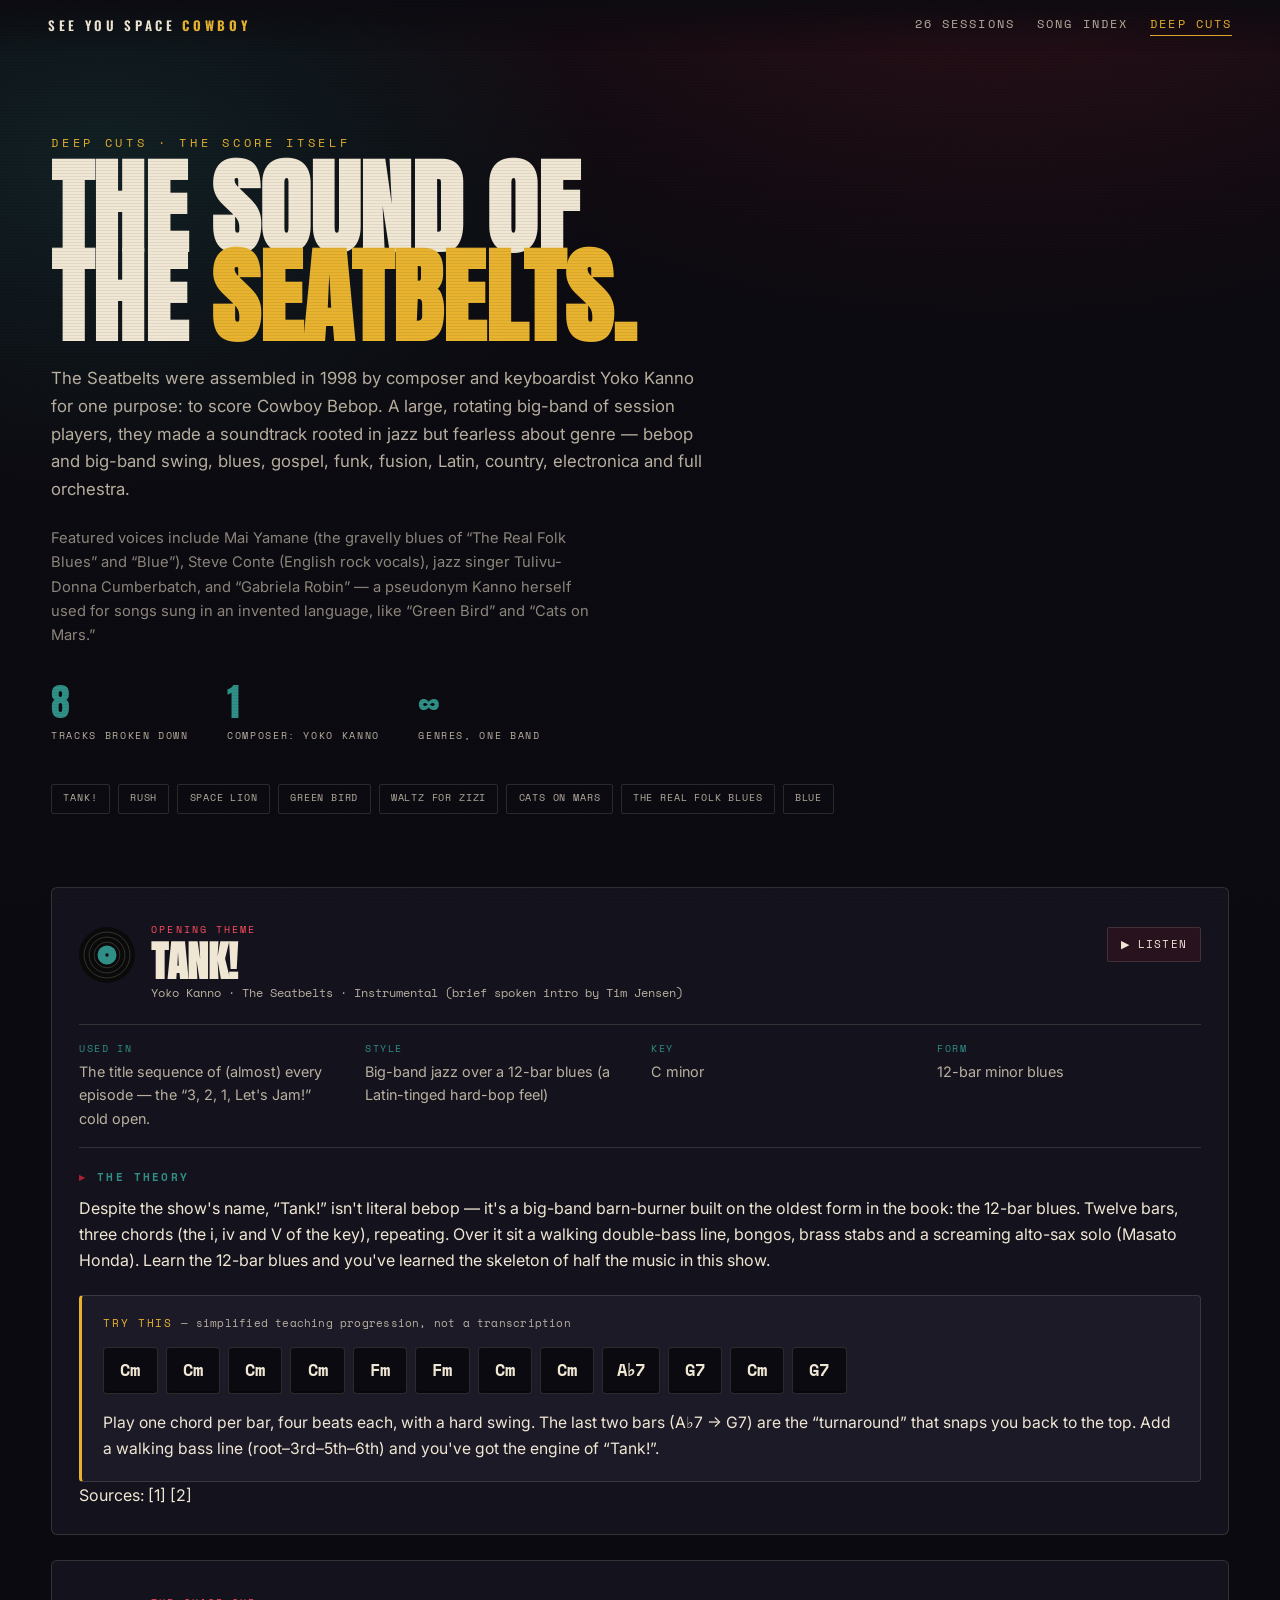
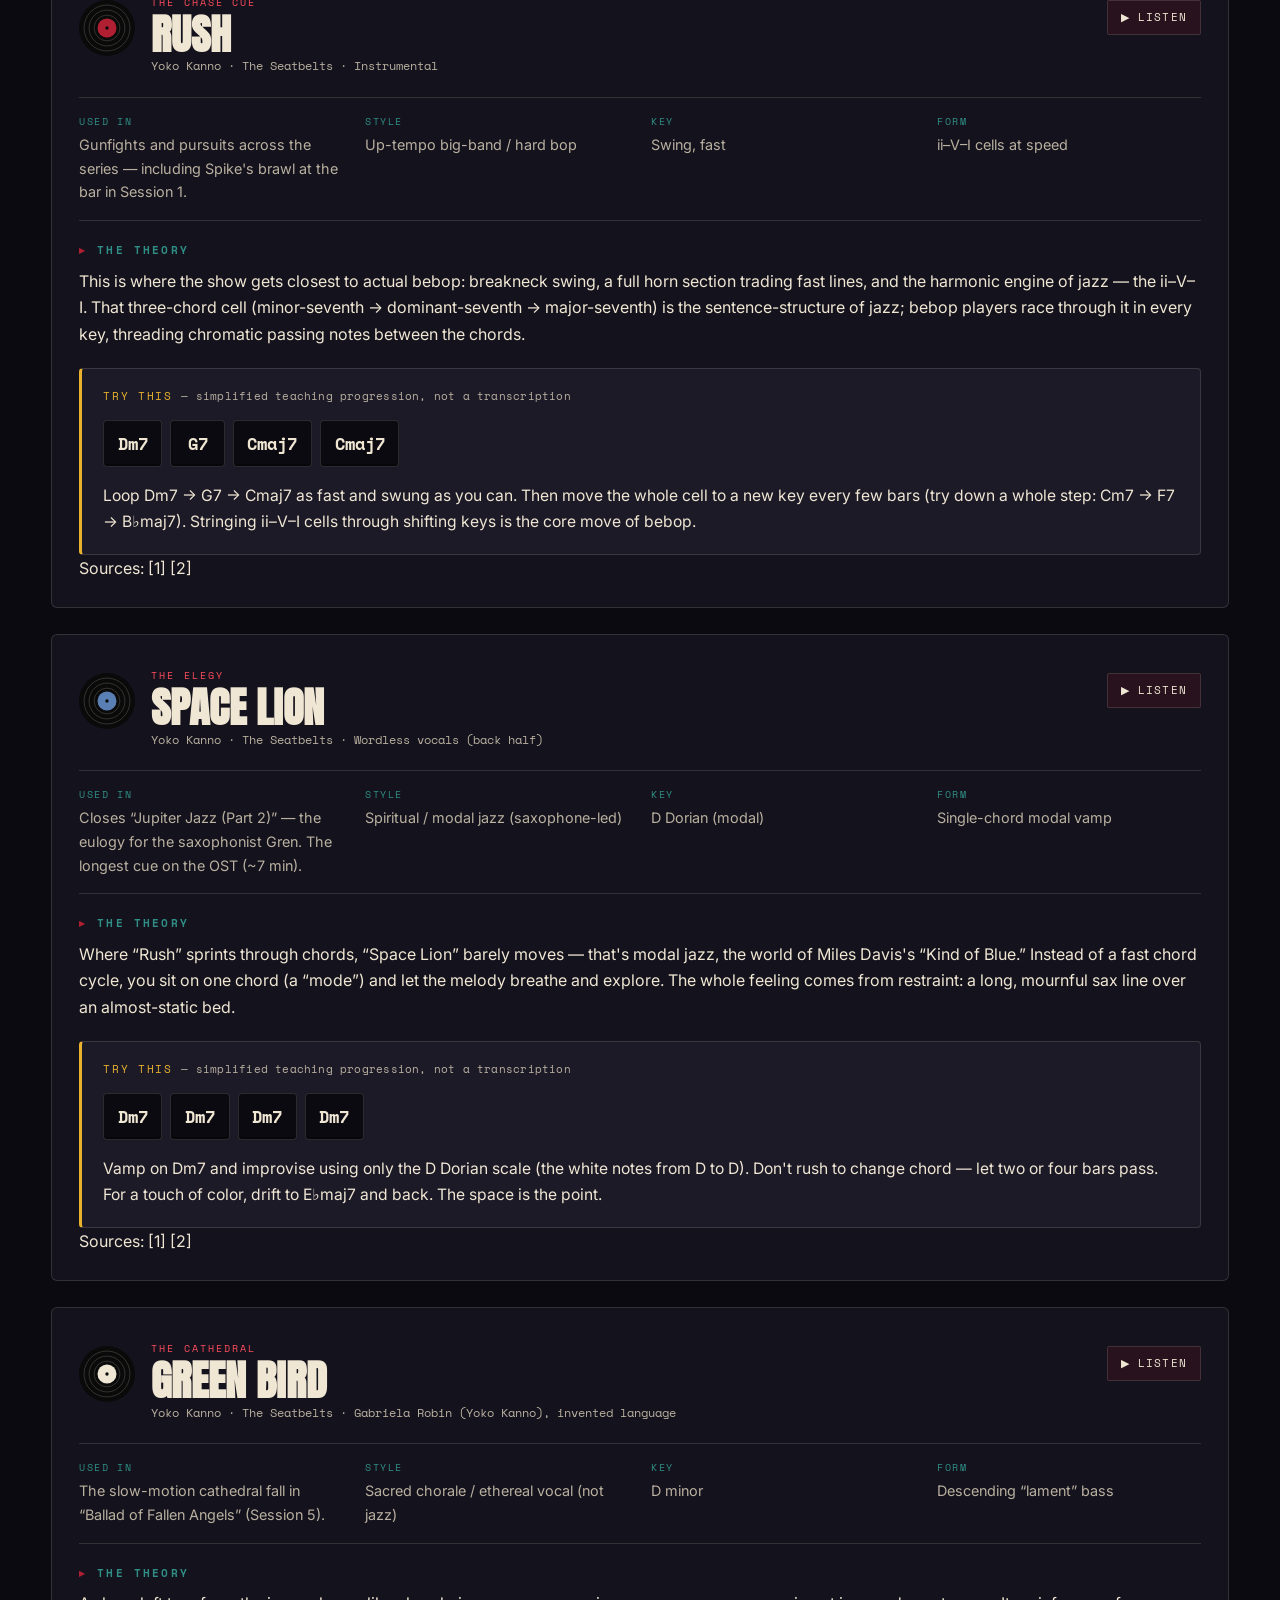
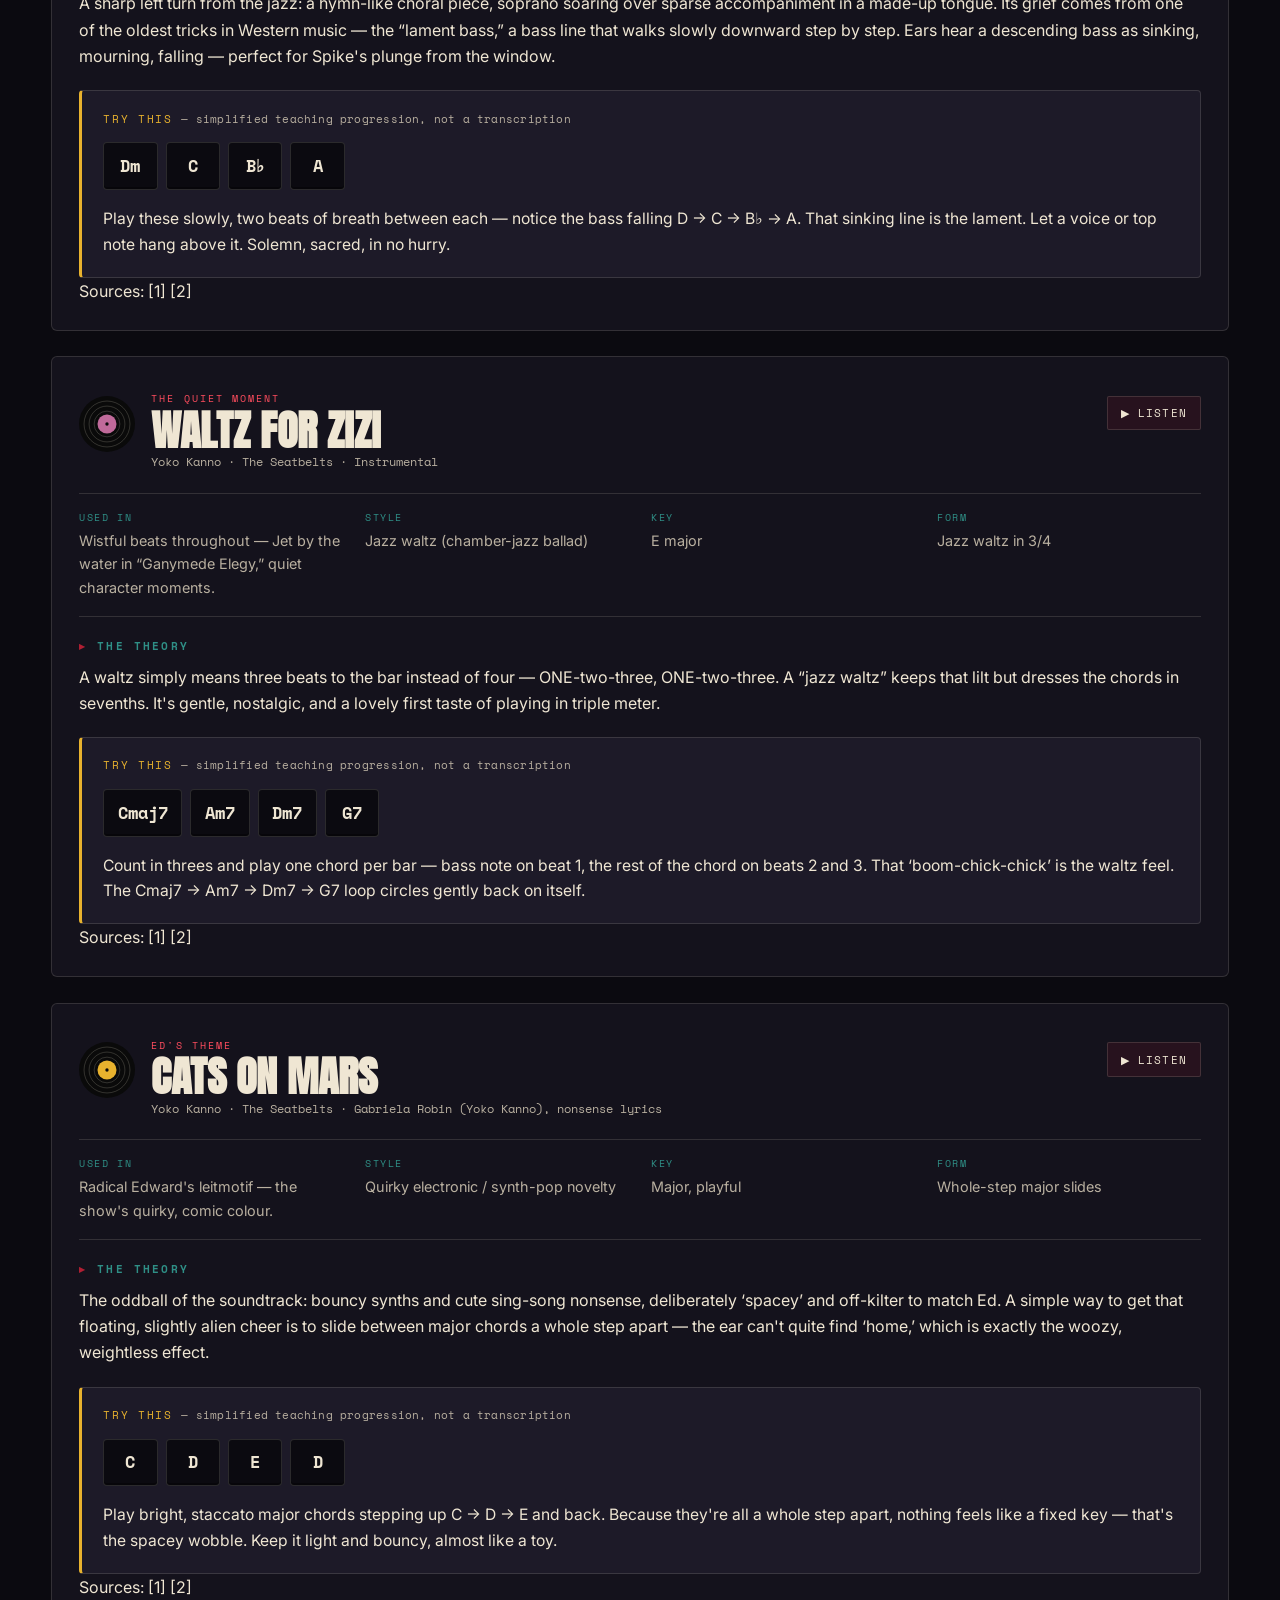
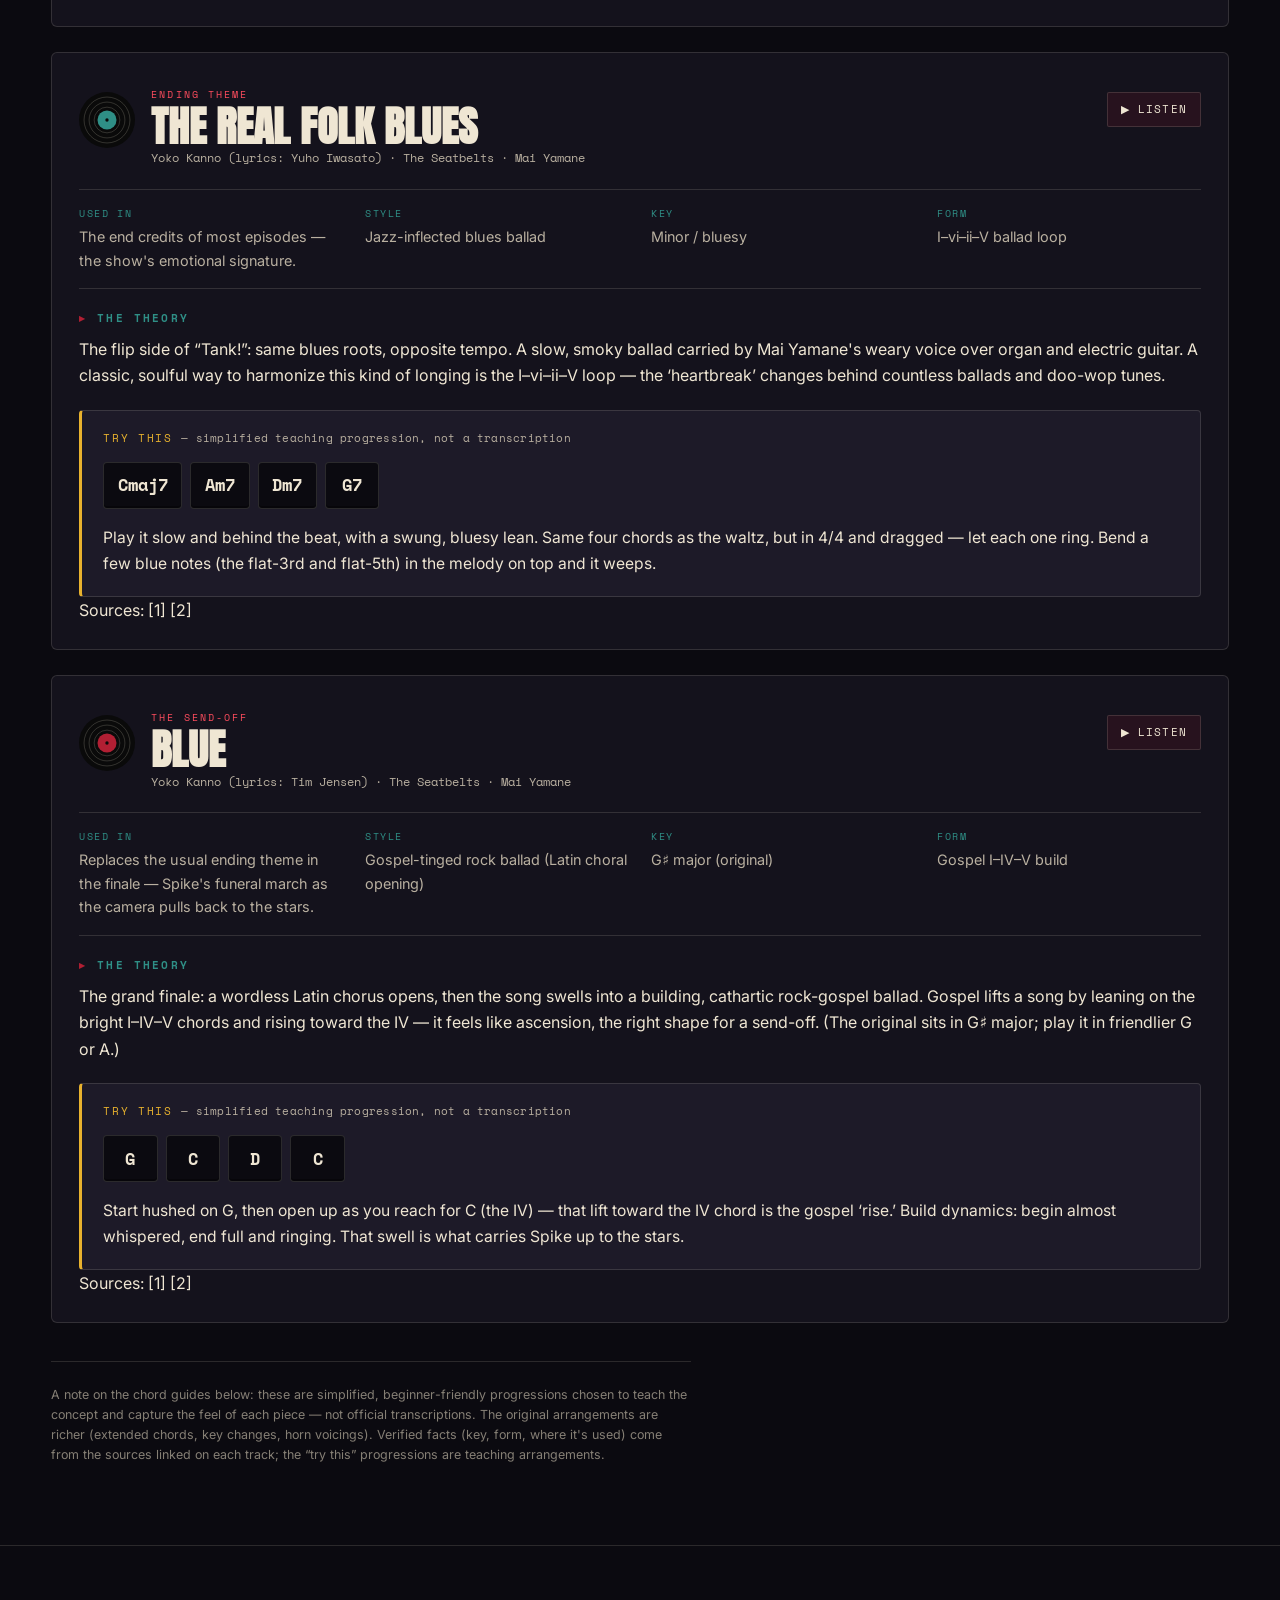
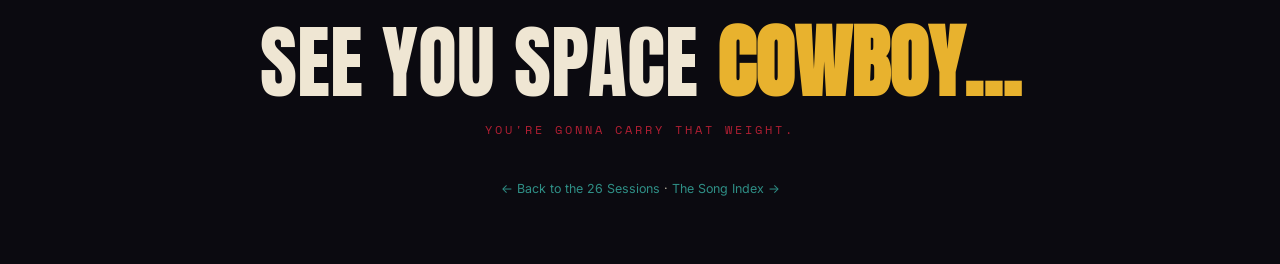
==== soundtrack.html @ f6b9b0c8 "Add YouTube links, Song Index page, and Deep Cuts soundtrack page Extends the tribute site from one " ====
<!DOCTYPE html>
<html lang="en">
<head>
  <meta charset="UTF-8" />
  <meta name="viewport" content="width=device-width, initial-scale=1.0" />
  <title>Deep Cuts · The Cowboy Bebop Soundtrack</title>
  <meta name="description" content="The music of Cowboy Bebop by Yoko Kanno & The Seatbelts — Tank!, Space Lion, The Real Folk Blues and more, with music-theory notes and beginner chord guides." />
  <meta name="theme-color" content="#0b0a10" />
  <link rel="icon" href="data:image/svg+xml,%3Csvg xmlns='http://www.w3.org/2000/svg' viewBox='0 0 32 32'%3E%3Ccircle cx='16' cy='16' r='16' fill='%230b0a10'/%3E%3Ccircle cx='16' cy='16' r='11' fill='none' stroke='%23e8b22e' stroke-width='1.5'/%3E%3Ccircle cx='16' cy='16' r='4' fill='%23b11f33'/%3E%3Ccircle cx='16' cy='16' r='1' fill='%230b0a10'/%3E%3C/svg%3E" />
  <link rel="preconnect" href="https://fonts.googleapis.com" />
  <link rel="preconnect" href="https://fonts.gstatic.com" crossorigin />
  <link href="https://fonts.googleapis.com/css2?family=Anton&family=Oswald:wght@400;600;700&family=Space+Mono:wght@400;700&family=Inter:wght@400;500;600&display=swap" rel="stylesheet" />
  <link rel="stylesheet" href="css/style.css" />
</head>
<body>
  <div id="starfield"></div>

  <header class="topbar">
    <div class="brand"><a href="index.html">SEE YOU SPACE&nbsp;<b>COWBOY</b></a></div>
    <nav>
      <a href="index.html">26 Sessions</a>
      <a href="songs.html">Song Index</a>
      <a href="soundtrack.html" class="here">Deep Cuts</a>
    </nav>
  </header>

  <section class="page-head">
    <div class="wrap">
      <span class="eyebrow">Deep Cuts · The Score Itself</span>
      <h1>The Sound of<br />The <b>Seatbelts.</b></h1>
      <p class="lede" id="st-lede">Loading…</p>
      <p class="lede dim" id="st-voices"></p>
      <div class="head-stats">
        <div class="stat"><span class="n" id="c-tracks">0</span><span class="l">Tracks broken down</span></div>
        <div class="stat"><span class="n">1</span><span class="l">Composer: Yoko Kanno</span></div>
        <div class="stat"><span class="n">∞</span><span class="l">Genres, one band</span></div>
      </div>
      <nav class="track-nav" id="track-nav"></nav>
    </div>
  </section>

  <main class="wrap tracks-main">
    <div id="tracks"></div>
    <p class="play-note" id="st-disclaimer"></p>
  </main>

  <footer class="footer">
    <div class="wrap">
      <div class="see-you">See You Space <b>Cowboy…</b></div>
      <div class="weight">You're gonna carry that weight.</div>
      <p class="credit"><a href="index.html">← Back to the 26 Sessions</a> · <a href="songs.html">The Song Index →</a></p>
    </div>
  </footer>

  <script src="js/common.js"></script>
  <script src="js/soundtrack.js"></script>
</body>
</html>
---- css/style.css ----
/* ============================================================
   COWBOY BEBOP — Sessions in Jazz
   A tribute site styling the show's musical DNA.
   Design language: Blue Note record sleeves x retro-future noir.
   ============================================================ */

/* ---------- Design tokens ---------- */
:root {
  /* core palette — the bebop eyecatch colors */
  --ink:       #0b0a10;   /* near-black, blue-shifted */
  --noir:      #14121c;
  --noir-2:    #1d1a28;
  --mustard:   #e8b22e;   /* the signature yellow */
  --bordeaux:  #b11f33;   /* arterial red */
  --bordeaux-d:#7c1623;
  --teal:      #2f8f86;   /* smoky teal */
  --cream:     #efe6d3;   /* aged paper */
  --cream-dim: #b9b0a0;
  --neon:      #ff4d5e;   /* neon sign accent */
  --line:      rgba(239,230,211,0.14);

  --shadow:    0 24px 60px -20px rgba(0,0,0,0.8);
  --maxw:      1180px;

  --font-display: "Anton", "Oswald", system-ui, sans-serif;
  --font-cond:    "Oswald", "Barlow Condensed", system-ui, sans-serif;
  --font-mono:    "Space Mono", ui-monospace, monospace;
  --font-body:    "Inter", system-ui, sans-serif;
}

/* ---------- Reset ---------- */
*, *::before, *::after { box-sizing: border-box; margin: 0; padding: 0; }
html { scroll-behavior: smooth; -webkit-text-size-adjust: 100%; }
body {
  font-family: var(--font-body);
  background: var(--ink);
  color: var(--cream);
  line-height: 1.65;
  overflow-x: hidden;
  -webkit-font-smoothing: antialiased;
}
img { max-width: 100%; display: block; }
a { color: inherit; text-decoration: none; }
ul { list-style: none; }

/* ---------- Film grain + scanlines (the noir texture) ---------- */
body::before {
  /* grain */
  content: "";
  position: fixed; inset: 0; z-index: 9998; pointer-events: none;
  opacity: 0.05; mix-blend-mode: overlay;
  background-image: url("data:image/svg+xml,%3Csvg xmlns='http://www.w3.org/2000/svg' width='120' height='120'%3E%3Cfilter id='n'%3E%3CfeTurbulence type='fractalNoise' baseFrequency='0.9' numOctaves='3'/%3E%3C/filter%3E%3Crect width='100%25' height='100%25' filter='url(%23n)'/%3E%3C/svg%3E");
}
body::after {
  /* faint scanlines */
  content: "";
  position: fixed; inset: 0; z-index: 9997; pointer-events: none;
  opacity: 0.35;
  background: repeating-linear-gradient(
    to bottom, rgba(0,0,0,0) 0 2px, rgba(0,0,0,0.18) 2px 3px);
}

/* ---------- Layout helpers ---------- */
.wrap { width: min(92vw, var(--maxw)); margin-inline: auto; }
.eyebrow {
  font-family: var(--font-mono);
  text-transform: uppercase;
  letter-spacing: 0.32em;
  font-size: 0.72rem;
  color: var(--mustard);
}

/* ============================================================
   STARFIELD BACKDROP
   ============================================================ */
#starfield {
  position: fixed; inset: 0; z-index: -2;
  background:
    radial-gradient(1200px 700px at 78% -10%, rgba(177,31,51,0.20), transparent 60%),
    radial-gradient(900px 600px at 8% 18%, rgba(47,143,134,0.16), transparent 55%),
    var(--ink);
}
.star { position: absolute; border-radius: 50%; background: var(--cream);
  opacity: 0.0; animation: twinkle 4s ease-in-out infinite; }
@keyframes twinkle { 0%,100%{opacity:.1} 50%{opacity:.9} }

/* ============================================================
   TOP BAR
   ============================================================ */
.topbar {
  position: fixed; top: 0; left: 0; right: 0; z-index: 100;
  display: flex; align-items: center; justify-content: space-between;
  padding: 0.9rem clamp(1rem, 4vw, 3rem);
  background: linear-gradient(to bottom, rgba(11,10,16,0.92), rgba(11,10,16,0));
  backdrop-filter: blur(2px);
  transition: background 0.3s ease;
}
.topbar.solid { background: rgba(11,10,16,0.94); border-bottom: 1px solid var(--line); }
.topbar .brand {
  font-family: var(--font-cond); font-weight: 600;
  text-transform: uppercase; letter-spacing: 0.28em; font-size: 0.82rem;
}
.topbar .brand b { color: var(--mustard); }
.topbar nav { display: flex; gap: 1.4rem; }
.topbar nav a {
  font-family: var(--font-mono); font-size: 0.72rem;
  text-transform: uppercase; letter-spacing: 0.18em; color: var(--cream-dim);
  transition: color 0.2s;
}
.topbar nav a:hover { color: var(--mustard); }
@media (max-width: 680px){ .topbar nav { display: none; } }

/* ============================================================
   HERO
   ============================================================ */
.hero {
  position: relative; min-height: 100svh;
  display: flex; flex-direction: column; justify-content: center;
  padding: 7rem 0 4rem;
}
.hero .wrap { position: relative; z-index: 2; }
.hero .count-in {
  font-family: var(--font-mono); color: var(--neon);
  letter-spacing: 0.5em; font-size: 0.9rem; margin-bottom: 1.4rem;
  text-transform: uppercase;
}
.hero .count-in span { opacity: 0; animation: pop 0.5s forwards; }
.hero .count-in span:nth-child(1){ animation-delay: .2s }
.hero .count-in span:nth-child(2){ animation-delay: .5s }
.hero .count-in span:nth-child(3){ animation-delay: .8s }
.hero .count-in span:nth-child(4){ animation-delay: 1.15s; color: var(--mustard) }
@keyframes pop { from{opacity:0; transform: translateY(8px)} to{opacity:1; transform:none} }

.hero h1 {
  font-family: var(--font-display);
  font-size: clamp(3.4rem, 13vw, 11rem);
  line-height: 0.82; letter-spacing: -0.01em;
  text-transform: uppercase; color: var(--cream);
  text-shadow: 0 0 38px rgba(232,178,46,0.12);
}
.hero h1 .bebop {
  display: block; color: var(--mustard);
  -webkit-text-stroke: 0;
}
.hero h1 .cowboy {
  display: block;
  color: transparent; -webkit-text-stroke: 2px var(--cream);
}
.hero .tagline {
  margin-top: 1.8rem; max-width: 44ch;
  font-size: clamp(1rem, 2.2vw, 1.28rem); color: var(--cream-dim);
}
.hero .tagline em { color: var(--cream); font-style: normal; border-bottom: 2px solid var(--bordeaux); }
.hero .scroll-cue {
  margin-top: 3rem; display: inline-flex; align-items: center; gap: 0.7rem;
  font-family: var(--font-mono); font-size: 0.72rem; letter-spacing: 0.22em;
  text-transform: uppercase; color: var(--cream-dim);
}
.hero .scroll-cue::before {
  content: ""; width: 42px; height: 1px; background: var(--mustard);
  animation: stretch 2s ease-in-out infinite;
}
@keyframes stretch { 0%,100%{transform: scaleX(.4); opacity:.4} 50%{transform: scaleX(1); opacity:1} }

/* big red side bars echoing the opening title cards */
.hero .bar {
  position: absolute; top: 0; bottom: 0; width: 10px; z-index: 1;
  background: repeating-linear-gradient(45deg, var(--bordeaux) 0 14px, var(--bordeaux-d) 14px 28px);
}
.hero .bar.right { right: 0; }

/* ============================================================
   THESIS / INTRO
   ============================================================ */
.thesis { padding: 6rem 0; border-top: 1px solid var(--line); }
.thesis .grid { display: grid; grid-template-columns: 1fr 1fr; gap: clamp(2rem,5vw,5rem); align-items: start; }
@media (max-width: 820px){ .thesis .grid { grid-template-columns: 1fr; } }
.thesis h2 {
  font-family: var(--font-display); text-transform: uppercase;
  font-size: clamp(2rem, 5vw, 3.4rem); line-height: 0.95; color: var(--cream);
}
.thesis h2 b { color: var(--mustard); }
.thesis p { color: var(--cream-dim); margin-top: 1.2rem; font-size: 1.04rem; }
.thesis p strong { color: var(--cream); }
.thesis .stats { display: flex; gap: 2.4rem; margin-top: 2.4rem; flex-wrap: wrap; }
.thesis .stats .stat .n {
  font-family: var(--font-display); font-size: 2.8rem; color: var(--teal); line-height: 1;
}
.thesis .stats .stat .l {
  font-family: var(--font-mono); font-size: 0.68rem; text-transform: uppercase;
  letter-spacing: 0.18em; color: var(--cream-dim);
}
.genre-key { display: flex; flex-wrap: wrap; gap: 0.5rem; margin-top: 2rem; }
.genre-key span {
  font-family: var(--font-mono); font-size: 0.66rem; text-transform: uppercase;
  letter-spacing: 0.12em; padding: 0.3rem 0.7rem; border: 1px solid var(--line);
  border-radius: 2px; color: var(--cream-dim);
}

/* ============================================================
   SESSIONS — controls
   ============================================================ */
.sessions { padding: 5rem 0 7rem; border-top: 1px solid var(--line); }
.sessions-head {
  display: flex; align-items: flex-end; justify-content: space-between;
  gap: 1rem; flex-wrap: wrap; margin-bottom: 2.6rem;
}
.sessions-head h2 {
  font-family: var(--font-display); text-transform: uppercase;
  font-size: clamp(2.2rem, 6vw, 4rem); line-height: 0.9; color: var(--cream);
}
.sessions-head h2 b { color: var(--bordeaux); -webkit-text-stroke: 0; }
.filters { display: flex; gap: 0.5rem; flex-wrap: wrap; }
.filters button {
  font-family: var(--font-mono); font-size: 0.7rem; text-transform: uppercase;
  letter-spacing: 0.12em; color: var(--cream-dim); cursor: pointer;
  background: transparent; border: 1px solid var(--line); border-radius: 2px;
  padding: 0.4rem 0.85rem; transition: all 0.2s;
}
.filters button:hover { border-color: var(--mustard); color: var(--cream); }
.filters button.active { background: var(--mustard); color: var(--ink); border-color: var(--mustard); }

/* ============================================================
   SESSION CARDS — the record sleeves
   ============================================================ */
.session-grid {
  display: grid; grid-template-columns: repeat(auto-fill, minmax(320px, 1fr));
  gap: 1.6rem;
}
.card {
  position: relative; background: var(--noir);
  border: 1px solid var(--line); border-radius: 4px; overflow: hidden;
  cursor: pointer; transition: transform 0.35s cubic-bezier(.2,.8,.2,1), border-color 0.35s;
  opacity: 0; transform: translateY(26px);
}
.card.in { opacity: 1; transform: none; }
.card:hover { transform: translateY(-6px); border-color: rgba(232,178,46,0.5); }

/* the generated "sleeve" art sits at the top */
.card .sleeve { position: relative; aspect-ratio: 16/10; overflow: hidden; }
.card .sleeve svg { width: 100%; height: 100%; display: block; }
.card .sleeve .num {
  position: absolute; top: 0.7rem; left: 0.9rem; z-index: 3;
  font-family: var(--font-display); font-size: 1.05rem;
  letter-spacing: 0.1em; color: rgba(255,255,255,0.92);
  text-shadow: 0 2px 8px rgba(0,0,0,0.6);
}
.card .sleeve .num small { font-family: var(--font-mono); font-size: 0.6rem; opacity: 0.75; }

.card .body { padding: 1.1rem 1.2rem 1.3rem; }
.card .title {
  font-family: var(--font-cond); font-weight: 600; text-transform: uppercase;
  font-size: 1.32rem; line-height: 1.05; letter-spacing: 0.01em; color: var(--cream);
}
.card .pairing {
  display: flex; align-items: center; gap: 0.6rem; margin-top: 0.9rem;
  padding-top: 0.9rem; border-top: 1px dashed var(--line);
}
.card .pairing .disc { flex: 0 0 auto; }
.card .pairing .meta .song {
  font-family: var(--font-mono); font-size: 0.82rem; color: var(--mustard);
  text-transform: uppercase; letter-spacing: 0.04em;
}
.card .pairing .meta .artist { font-size: 0.78rem; color: var(--cream-dim); }
.card .tag {
  position: absolute; top: 0.7rem; right: 0.8rem; z-index: 3;
  font-family: var(--font-mono); font-size: 0.58rem; text-transform: uppercase;
  letter-spacing: 0.12em; padding: 0.22rem 0.5rem; border-radius: 2px;
  background: rgba(11,10,16,0.7); color: var(--cream); backdrop-filter: blur(3px);
}
.card .cue {
  margin-top: 1rem; font-family: var(--font-mono); font-size: 0.66rem;
  text-transform: uppercase; letter-spacing: 0.16em; color: var(--teal);
  display: inline-flex; align-items: center; gap: 0.4rem;
}

/* spinning vinyl mini-disc */
.disc-svg .groove { fill: none; stroke: rgba(239,230,211,0.18); }
.card:hover .disc-svg { animation: spin 4s linear infinite; }
@keyframes spin { to { transform: rotate(360deg); } }

/* ============================================================
   MODAL — the liner notes
   ============================================================ */
.modal-backdrop {
  position: fixed; inset: 0; z-index: 1000; display: none;
  background: rgba(5,4,9,0.82); backdrop-filter: blur(6px);
  padding: 5vh 1rem; overflow-y: auto;
}
.modal-backdrop.open { display: flex; align-items: flex-start; justify-content: center; }
.modal {
  width: min(900px, 96vw); background: var(--noir);
  border: 1px solid var(--line); border-radius: 6px; box-shadow: var(--shadow);
  overflow: hidden; animation: rise 0.4s cubic-bezier(.2,.8,.2,1);
}
@keyframes rise { from{opacity:0; transform: translateY(30px)} to{opacity:1; transform:none} }
.modal .m-hero { position: relative; display: grid; grid-template-columns: 1.1fr 1fr; }
@media (max-width: 720px){ .modal .m-hero { grid-template-columns: 1fr; } }
.modal .m-hero .art { aspect-ratio: 1/1; }
.modal .m-hero .art svg { width: 100%; height: 100%; }
.modal .m-hero .intro { padding: 1.8rem; display: flex; flex-direction: column; justify-content: center; }
.modal .m-hero .intro .session-no {
  font-family: var(--font-mono); color: var(--neon); font-size: 0.72rem;
  letter-spacing: 0.24em; text-transform: uppercase;
}
.modal .m-hero .intro h3 {
  font-family: var(--font-display); text-transform: uppercase;
  font-size: clamp(1.8rem, 4vw, 2.8rem); line-height: 0.92; margin: 0.5rem 0 0;
  color: var(--cream);
}
.modal .close {
  position: absolute; top: 0.8rem; right: 0.9rem; z-index: 5;
  width: 36px; height: 36px; border-radius: 50%; cursor: pointer;
  background: rgba(11,10,16,0.7); border: 1px solid var(--line); color: var(--cream);
  font-size: 1.2rem; line-height: 1; display: grid; place-items: center;
  transition: all 0.2s;
}
.modal .close:hover { background: var(--bordeaux); border-color: var(--bordeaux); }

.modal .m-body { padding: 1.8rem; display: grid; gap: 1.6rem; }
.record-block {
  display: flex; gap: 1.2rem; align-items: center;
  background: var(--noir-2); border: 1px solid var(--line); border-radius: 4px;
  padding: 1.1rem 1.3rem;
}
.record-block .big-disc { flex: 0 0 auto; }
.record-block .info .label {
  font-family: var(--font-mono); font-size: 0.62rem; text-transform: uppercase;
  letter-spacing: 0.18em; color: var(--cream-dim);
}
.record-block .info .song {
  font-family: var(--font-cond); font-weight: 600; font-size: 1.3rem;
  text-transform: uppercase; color: var(--mustard); line-height: 1.1; margin-top: 0.15rem;
}
.record-block .info .by { color: var(--cream-dim); font-size: 0.9rem; }
.record-block .info .chips { display: flex; gap: 0.4rem; margin-top: 0.5rem; flex-wrap: wrap; }
.record-block .info .chips span {
  font-family: var(--font-mono); font-size: 0.6rem; text-transform: uppercase;
  letter-spacing: 0.1em; padding: 0.2rem 0.5rem; border: 1px solid var(--line);
  border-radius: 2px; color: var(--cream-dim);
}
.note h4 {
  font-family: var(--font-mono); font-size: 0.68rem; text-transform: uppercase;
  letter-spacing: 0.2em; color: var(--teal); margin-bottom: 0.5rem;
  display: flex; align-items: center; gap: 0.6rem;
}
.note h4::before { content: "▸"; color: var(--bordeaux); }
.note p { color: var(--cream); font-size: 1rem; }
.modal .sources { font-family: var(--font-mono); font-size: 0.68rem; color: var(--cream-dim); }
.modal .sources a { color: var(--teal); border-bottom: 1px solid transparent; }
.modal .sources a:hover { border-color: var(--teal); }

/* ============================================================
   FOOTER
   ============================================================ */
.footer {
  border-top: 1px solid var(--line); padding: 5rem 0 4rem; text-align: center;
  position: relative;
}
.footer .see-you {
  font-family: var(--font-display); text-transform: uppercase;
  font-size: clamp(2rem, 7vw, 5rem); line-height: 0.9; color: var(--cream);
}
.footer .see-you b { color: var(--mustard); }
.footer .weight {
  margin-top: 1.4rem; font-family: var(--font-mono); letter-spacing: 0.24em;
  text-transform: uppercase; font-size: 0.78rem; color: var(--bordeaux);
}
.footer .credit { margin-top: 2.4rem; font-size: 0.78rem; color: var(--cream-dim); }
.footer .credit a { color: var(--teal); }
.footer .disclaimer {
  margin-top: 1.4rem; max-width: 60ch; margin-inline: auto;
  font-size: 0.72rem; color: rgba(185,176,160,0.6); line-height: 1.6;
}

/* ============================================================
   LISTEN BUTTONS (YouTube)
   ============================================================ */
.listen {
  display: inline-flex; align-items: center; gap: 0.4rem;
  font-family: var(--font-mono); font-size: 0.64rem; text-transform: uppercase;
  letter-spacing: 0.1em; color: var(--cream); cursor: pointer;
  padding: 0.32rem 0.6rem; border: 1px solid var(--line); border-radius: 2px;
  background: rgba(177,31,51,0.12); transition: all 0.2s; white-space: nowrap;
}
.listen:hover { background: var(--bordeaux); border-color: var(--bordeaux); color: #fff; }
.listen.lg { font-size: 0.7rem; padding: 0.45rem 0.8rem; margin-top: 0.8rem; align-self: flex-start; }
.card-actions { display: flex; align-items: center; justify-content: space-between; gap: 0.6rem; margin-top: 1rem; }
.card-actions .cue { margin-top: 0; }

/* topbar brand as link + active state */
.topbar .brand a { color: inherit; }
.topbar nav a.here { color: var(--mustard); border-bottom: 1px solid var(--mustard); padding-bottom: 2px; }

/* ============================================================
   SECONDARY PAGE HEADER (Song Index / Deep Cuts)
   ============================================================ */
.page-head { padding: 8rem 0 3rem; }
.page-head h1 {
  font-family: var(--font-display); text-transform: uppercase;
  font-size: clamp(2.6rem, 9vw, 6.5rem); line-height: 0.86; color: var(--cream);
  margin-top: 0.6rem;
}
.page-head h1 b { color: var(--mustard); -webkit-text-stroke: 0; }
.page-head .lede { margin-top: 1.4rem; max-width: 60ch; color: var(--cream-dim); font-size: 1.05rem; }
.page-head .lede.dim { font-size: 0.92rem; color: rgba(185,176,160,0.75); }
.head-stats { display: flex; gap: 2.4rem; margin-top: 2.2rem; flex-wrap: wrap; }
.head-stats .stat .n { font-family: var(--font-display); font-size: 2.4rem; color: var(--teal); line-height: 1; }
.head-stats .stat .l {
  font-family: var(--font-mono); font-size: 0.64rem; text-transform: uppercase;
  letter-spacing: 0.16em; color: var(--cream-dim); display: block; margin-top: 0.2rem;
}

/* ============================================================
   INDEX LISTS
   ============================================================ */
.index-main { padding-bottom: 6rem; }
.idx-block { margin-top: 3.4rem; border-top: 1px solid var(--line); padding-top: 1.6rem; }
.idx-h {
  display: flex; align-items: baseline; gap: 0.9rem; flex-wrap: wrap;
  font-family: var(--font-display); text-transform: uppercase;
  font-size: clamp(1.6rem, 4vw, 2.6rem); color: var(--cream); margin-bottom: 1.2rem;
}
.idx-h em {
  font-style: normal; font-family: var(--font-mono); text-transform: none;
  font-size: 0.74rem; letter-spacing: 0.04em; color: var(--cream-dim);
}
.idx-list { display: grid; gap: 0.6rem; }
.idx-row {
  display: flex; align-items: center; justify-content: space-between; gap: 1rem;
  flex-wrap: wrap; background: var(--noir); border: 1px solid var(--line);
  border-radius: 4px; padding: 0.85rem 1.1rem; transition: border-color 0.25s, transform 0.25s;
  opacity: 0; transform: translateY(14px);
}
.idx-row.in { opacity: 1; transform: none; }
.idx-row:hover { border-color: rgba(232,178,46,0.4); }
.idx-name {
  font-family: var(--font-cond); font-weight: 600; text-transform: uppercase;
  font-size: 1.12rem; color: var(--cream); line-height: 1.1;
}
.idx-sub { font-family: var(--font-mono); font-size: 0.72rem; color: var(--cream-dim); margin-top: 0.15rem; }
.idx-links { display: flex; align-items: center; gap: 0.4rem; flex-wrap: wrap; justify-content: flex-end; }
.sess-chip {
  font-family: var(--font-mono); font-size: 0.62rem; text-transform: uppercase;
  letter-spacing: 0.04em; color: var(--cream-dim); padding: 0.3rem 0.55rem;
  border: 1px solid var(--line); border-radius: 2px; transition: all 0.2s; white-space: nowrap;
}
.sess-chip:hover { border-color: var(--mustard); color: var(--mustard); }
.yt-chip {
  font-family: var(--font-mono); font-size: 0.62rem; text-transform: uppercase;
  letter-spacing: 0.06em; color: var(--cream); padding: 0.3rem 0.55rem; border-radius: 2px;
  background: rgba(177,31,51,0.18); border: 1px solid rgba(177,31,51,0.4); transition: all 0.2s; white-space: nowrap;
}
.yt-chip:hover { background: var(--bordeaux); color: #fff; }

/* ============================================================
   DEEP CUTS — track cards
   ============================================================ */
.track-nav {
  display: flex; flex-wrap: wrap; gap: 0.5rem; margin-top: 2.4rem;
}
.track-nav a {
  font-family: var(--font-mono); font-size: 0.64rem; text-transform: uppercase;
  letter-spacing: 0.08em; color: var(--cream-dim); padding: 0.35rem 0.7rem;
  border: 1px solid var(--line); border-radius: 2px; transition: all 0.2s;
}
.track-nav a:hover { border-color: var(--mustard); color: var(--mustard); }

.tracks-main { padding-bottom: 5rem; }
.track {
  background: var(--noir); border: 1px solid var(--line); border-radius: 6px;
  padding: 1.6rem 1.7rem; margin-top: 1.6rem; scroll-margin-top: 90px;
  opacity: 0; transform: translateY(20px); transition: opacity 0.5s, transform 0.5s, border-color 0.3s;
}
.track.in { opacity: 1; transform: none; }
.track:hover { border-color: rgba(232,178,46,0.35); }
.track-head { display: flex; align-items: center; gap: 1rem; flex-wrap: wrap; }
.track-disc { flex: 0 0 auto; }
.track-id { flex: 1 1 auto; min-width: 200px; }
.track-role {
  font-family: var(--font-mono); font-size: 0.64rem; text-transform: uppercase;
  letter-spacing: 0.2em; color: var(--neon);
}
.track-title {
  font-family: var(--font-display); text-transform: uppercase;
  font-size: clamp(1.8rem, 4vw, 2.6rem); line-height: 0.92; color: var(--cream); margin: 0.15rem 0;
}
.track-by { font-family: var(--font-mono); font-size: 0.74rem; color: var(--cream-dim); }
.track-listen { margin-top: 0; }

.track-meta {
  display: grid; grid-template-columns: repeat(auto-fit, minmax(180px, 1fr));
  gap: 0.6rem 1.4rem; margin: 1.3rem 0; padding: 1rem 0; border-top: 1px solid var(--line); border-bottom: 1px solid var(--line);
}
.track-meta span { font-size: 0.9rem; color: var(--cream-dim); }
.track-meta b {
  display: block; font-family: var(--font-mono); font-size: 0.6rem; text-transform: uppercase;
  letter-spacing: 0.16em; color: var(--teal); margin-bottom: 0.2rem; font-weight: 400;
}

/* play-along block */
.play {
  margin-top: 1.3rem; background: var(--noir-2); border: 1px solid var(--line);
  border-left: 3px solid var(--mustard); border-radius: 4px; padding: 1.2rem 1.3rem;
}
.play-label {
  font-family: var(--font-mono); font-size: 0.66rem; text-transform: uppercase;
  letter-spacing: 0.16em; color: var(--mustard); margin-bottom: 0.9rem;
}
.play-label span { color: var(--cream-dim); letter-spacing: 0.02em; text-transform: none; }
.chords { display: flex; flex-wrap: wrap; gap: 0.5rem; }
.chord {
  font-family: var(--font-mono); font-weight: 700; font-size: 1.05rem; color: var(--cream);
  background: var(--ink); border: 1px solid var(--line); border-radius: 4px;
  padding: 0.55rem 0.85rem; min-width: 3.4rem; text-align: center;
  box-shadow: inset 0 -2px 0 rgba(0,0,0,0.4);
}
.play-how { margin-top: 1rem; color: var(--cream); font-size: 0.98rem; }
.play-note {
  margin-top: 2.4rem; padding-top: 1.4rem; border-top: 1px solid var(--line);
  font-size: 0.78rem; color: rgba(185,176,160,0.7); line-height: 1.6; max-width: 80ch;
}

/* ---------- Reduced motion ---------- */
@media (prefers-reduced-motion: reduce){
  *, *::before, *::after { animation: none !important; scroll-behavior: auto; }
  .card, .idx-row, .track { opacity: 1; transform: none; }
}
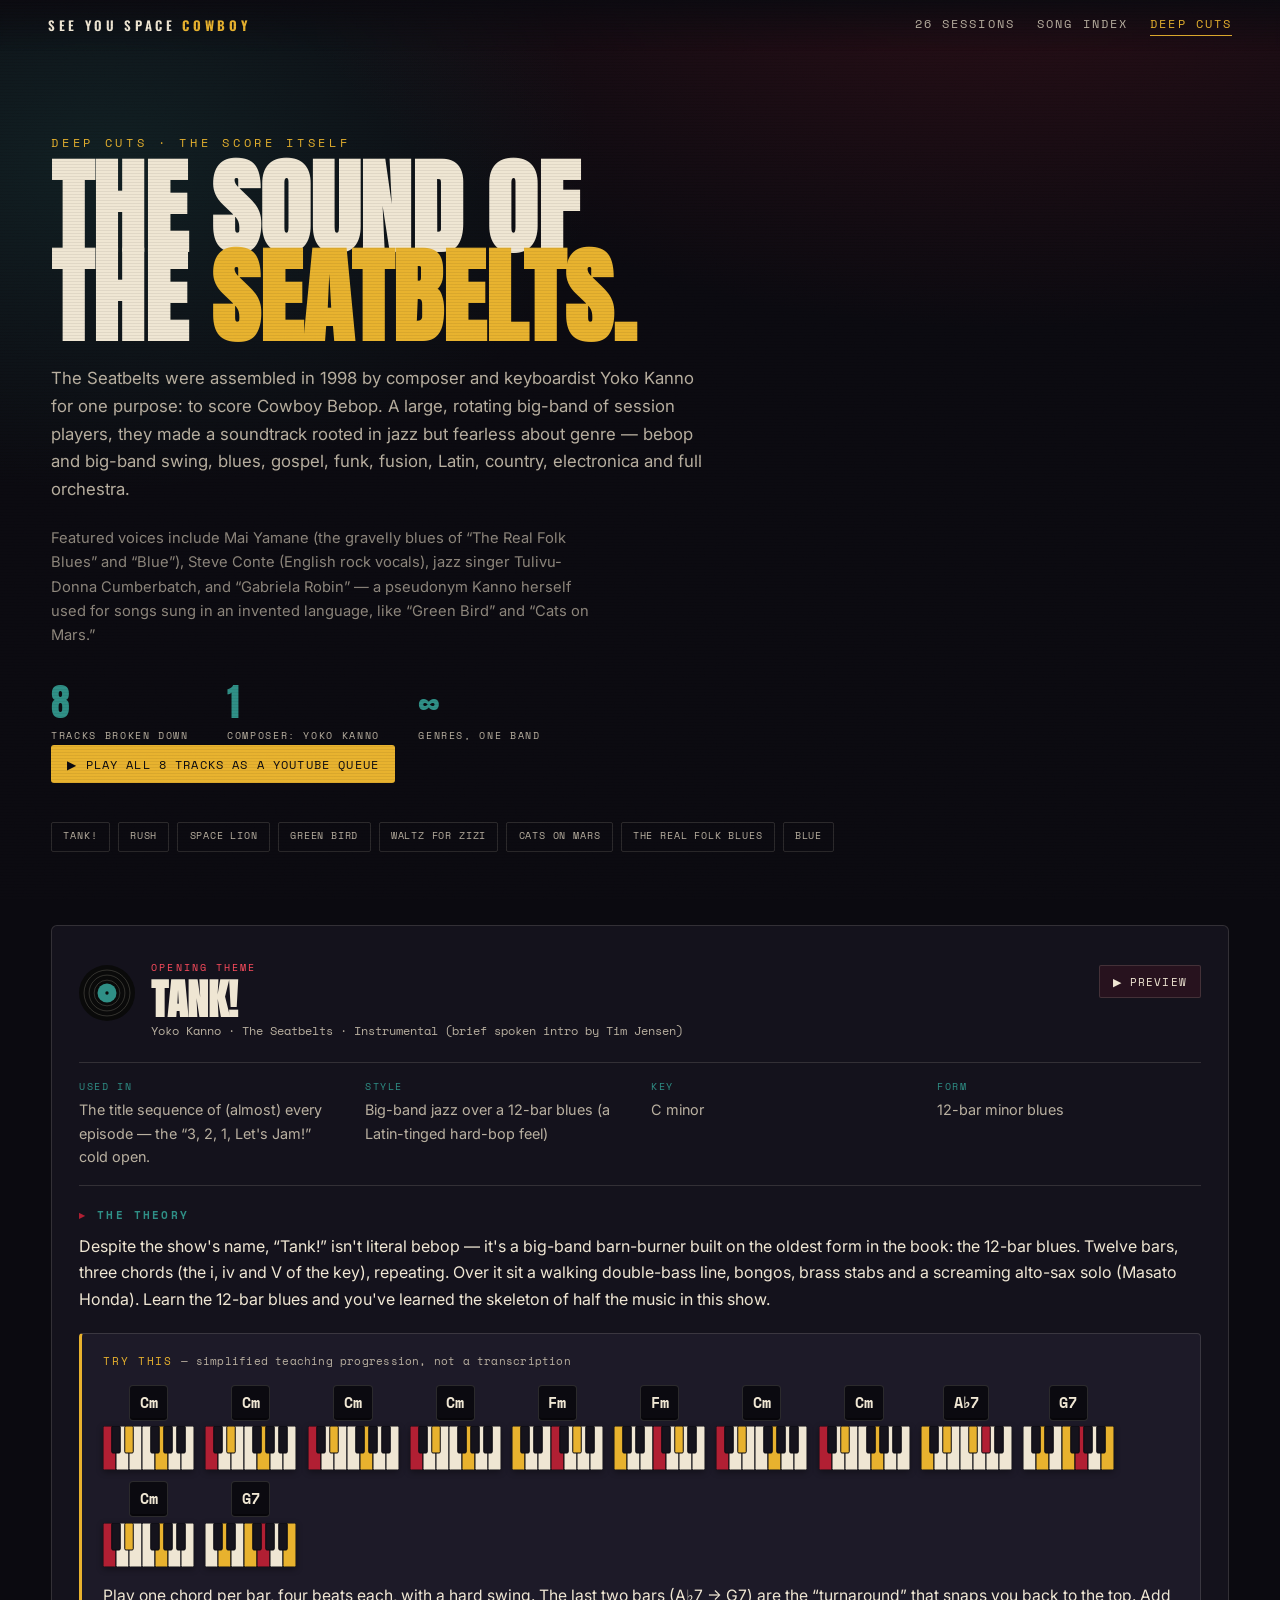
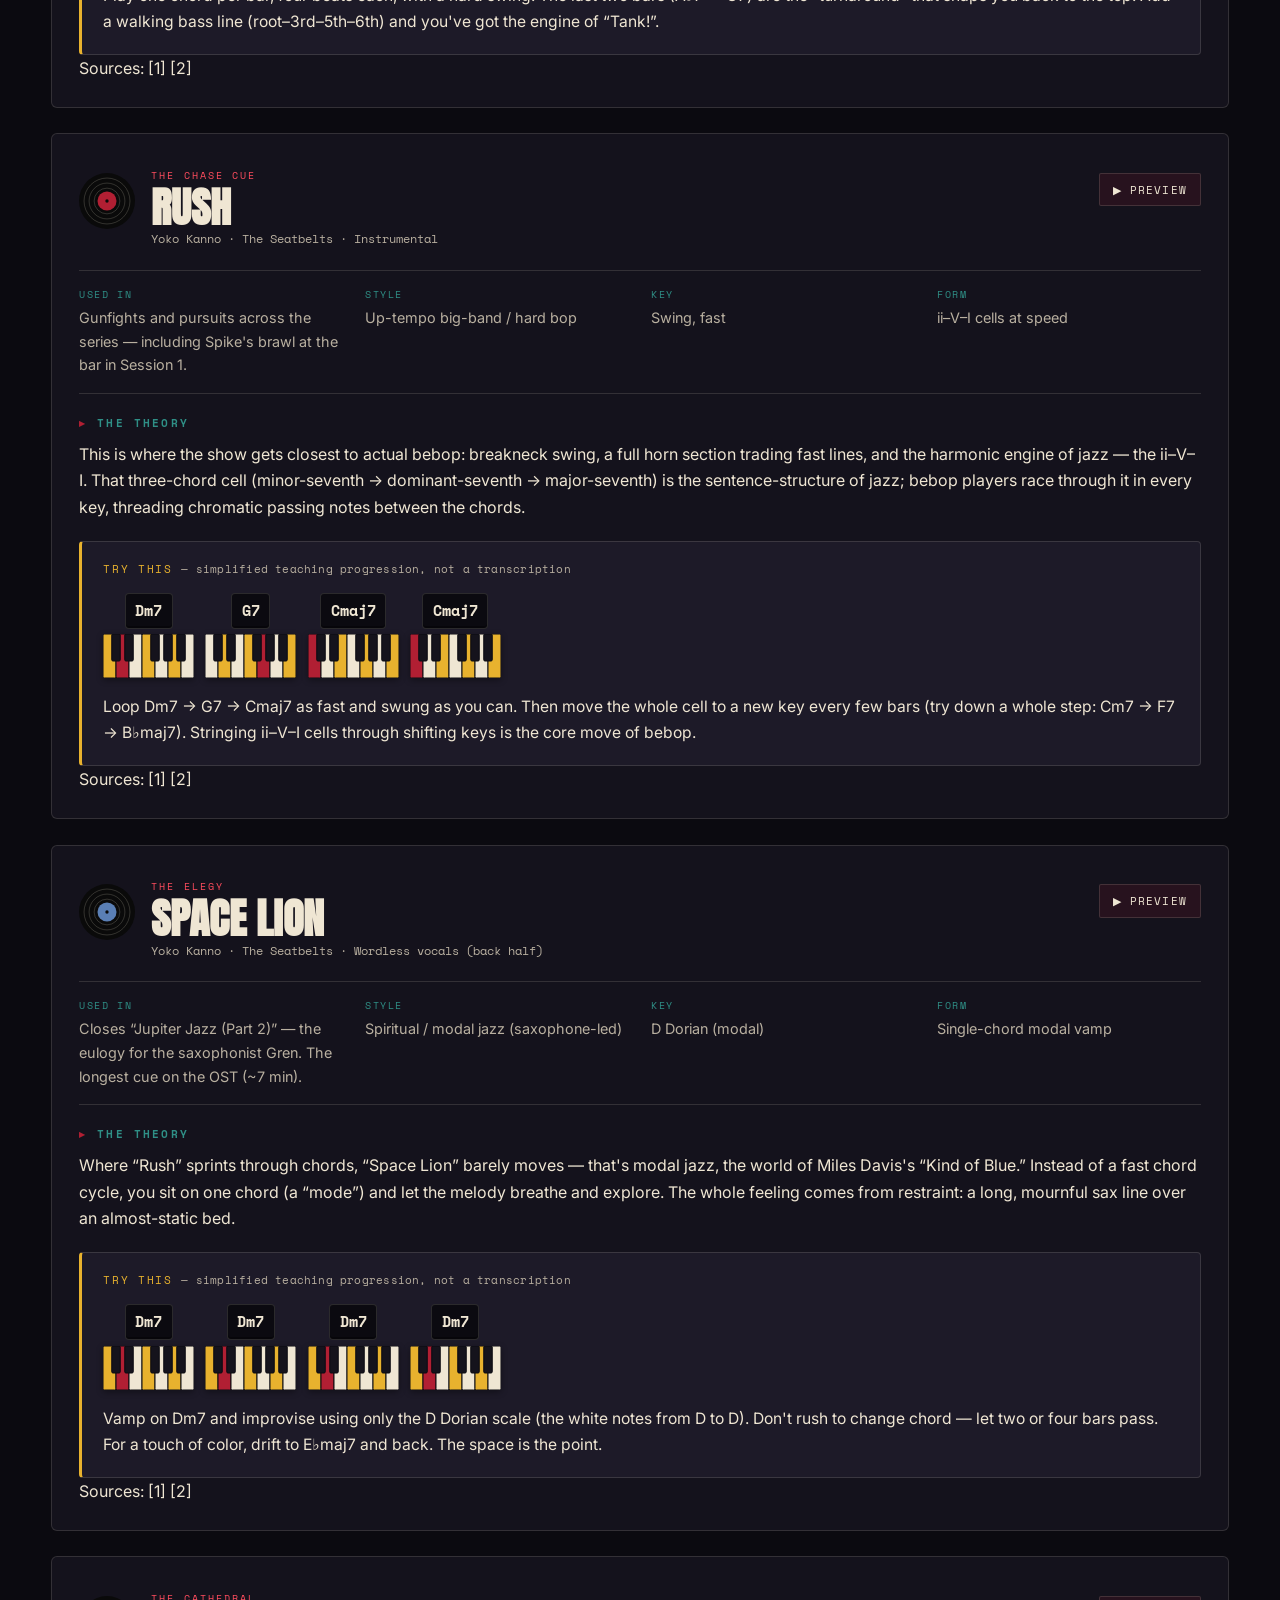
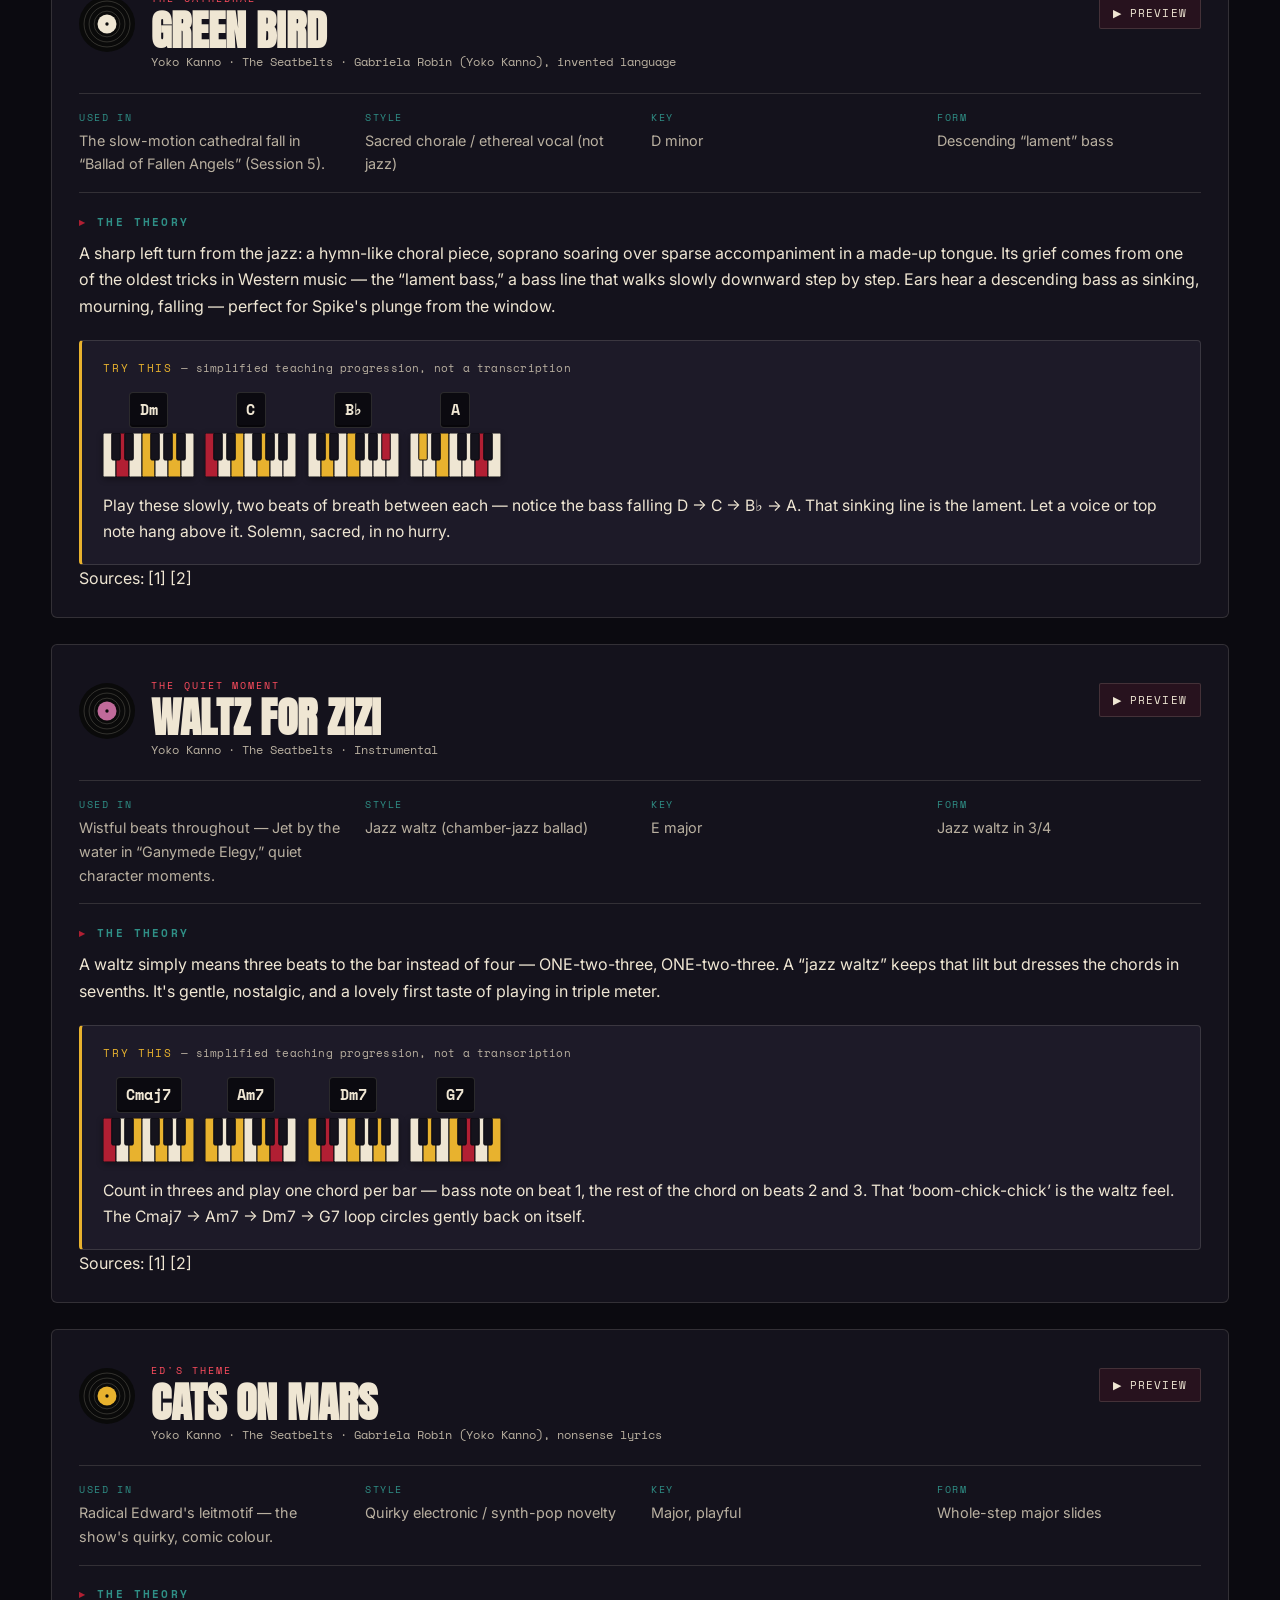
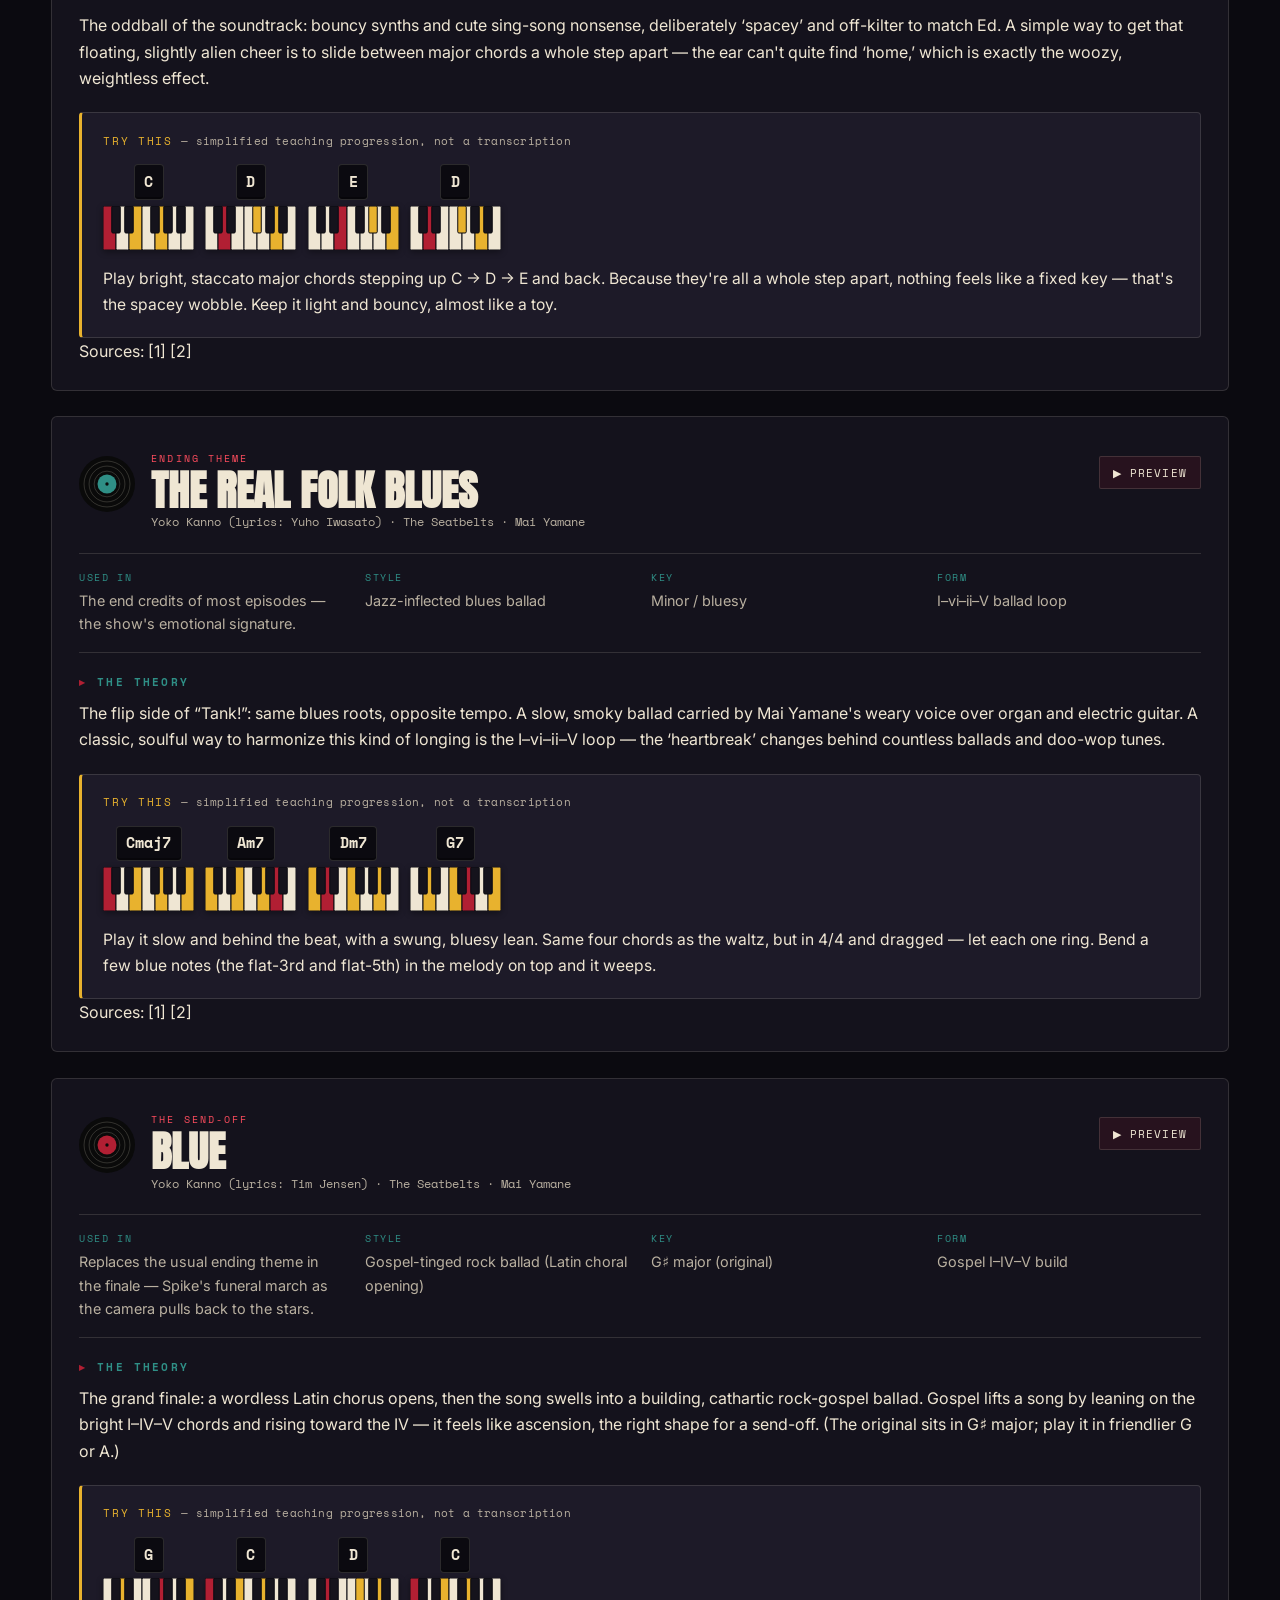
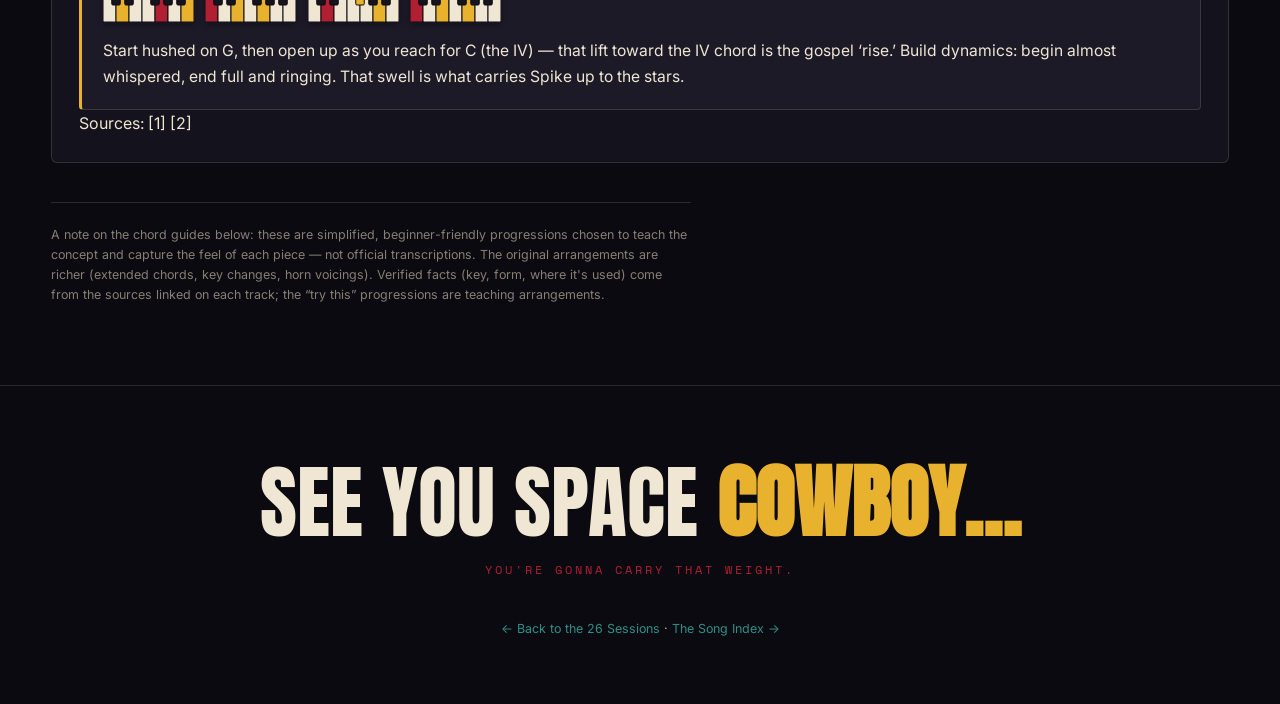
==== commit d8b0eede: "Add inline previews, "play all" playlists, and chord diagrams - Inline 30-second preview player via " ====
--- a/soundtrack.html
+++ b/soundtrack.html
@@ -35,6 +35,7 @@
         <div class="stat"><span class="n">1</span><span class="l">Composer: Yoko Kanno</span></div>
         <div class="stat"><span class="n">∞</span><span class="l">Genres, one band</span></div>
       </div>
+      <div id="playall-slot"></div>
       <nav class="track-nav" id="track-nav"></nav>
     </div>
   </section>
--- a/css/style.css
+++ b/css/style.css
@@ -521,6 +521,49 @@
   font-size: 0.78rem; color: rgba(185,176,160,0.7); line-height: 1.6; max-width: 80ch;
 }
 
+/* ============================================================
+   INLINE PREVIEW PLAYER
+   ============================================================ */
+.play-row { display: flex; gap: 0.5rem; flex-wrap: wrap; margin-top: 0.8rem; }
+.play-preview { cursor: pointer; }
+.player-slot:empty { display: none; }
+.player-slot.playing {
+  position: relative; margin: 0.6rem 0 0.4rem; border: 1px solid var(--line);
+  border-radius: 6px; overflow: hidden; background: #000;
+}
+.player-slot .yt-mount { position: relative; width: 100%; aspect-ratio: 16 / 9; }
+.player-slot .yt-mount iframe { width: 100% !important; height: 100% !important; display: block; border: 0; }
+.player-slot .yt-x {
+  position: absolute; top: 0.4rem; right: 0.4rem; z-index: 4;
+  width: 28px; height: 28px; border-radius: 50%; cursor: pointer; line-height: 1;
+  background: rgba(11,10,16,0.82); color: var(--cream); border: 1px solid var(--line);
+}
+.player-slot .yt-x:hover { background: var(--bordeaux); border-color: var(--bordeaux); }
+.yt-ended {
+  padding: 0.7rem 0.9rem; font-family: var(--font-mono); font-size: 0.72rem;
+  color: var(--cream-dim); background: var(--noir-2);
+}
+.yt-ended a { color: var(--mustard); border-bottom: 1px solid transparent; }
+.yt-ended a:hover { border-color: var(--mustard); }
+
+/* "Play all" anonymous-playlist button */
+.playall-wrap { margin-top: 1.4rem; }
+.playall {
+  display: inline-flex; align-items: center; gap: 0.5rem;
+  font-family: var(--font-mono); font-size: 0.72rem; text-transform: uppercase;
+  letter-spacing: 0.1em; color: var(--ink); background: var(--mustard);
+  border-radius: 3px; padding: 0.6rem 1rem; transition: all 0.2s;
+}
+.playall:hover { background: var(--cream); transform: translateY(-1px); }
+
+/* ============================================================
+   CHORD DIAGRAMS (mini keyboards)
+   ============================================================ */
+.chords { display: flex; flex-wrap: wrap; gap: 0.7rem; }
+.chord-cell { display: flex; flex-direction: column; align-items: center; gap: 0.35rem; }
+.chord-cell .chord { min-width: auto; padding: 0.3rem 0.6rem; font-size: 0.92rem; }
+.kbd { display: block; border-radius: 2px; box-shadow: 0 2px 6px rgba(0,0,0,0.4); }
+
 /* ---------- Reduced motion ---------- */
 @media (prefers-reduced-motion: reduce){
   *, *::before, *::after { animation: none !important; scroll-behavior: auto; }
